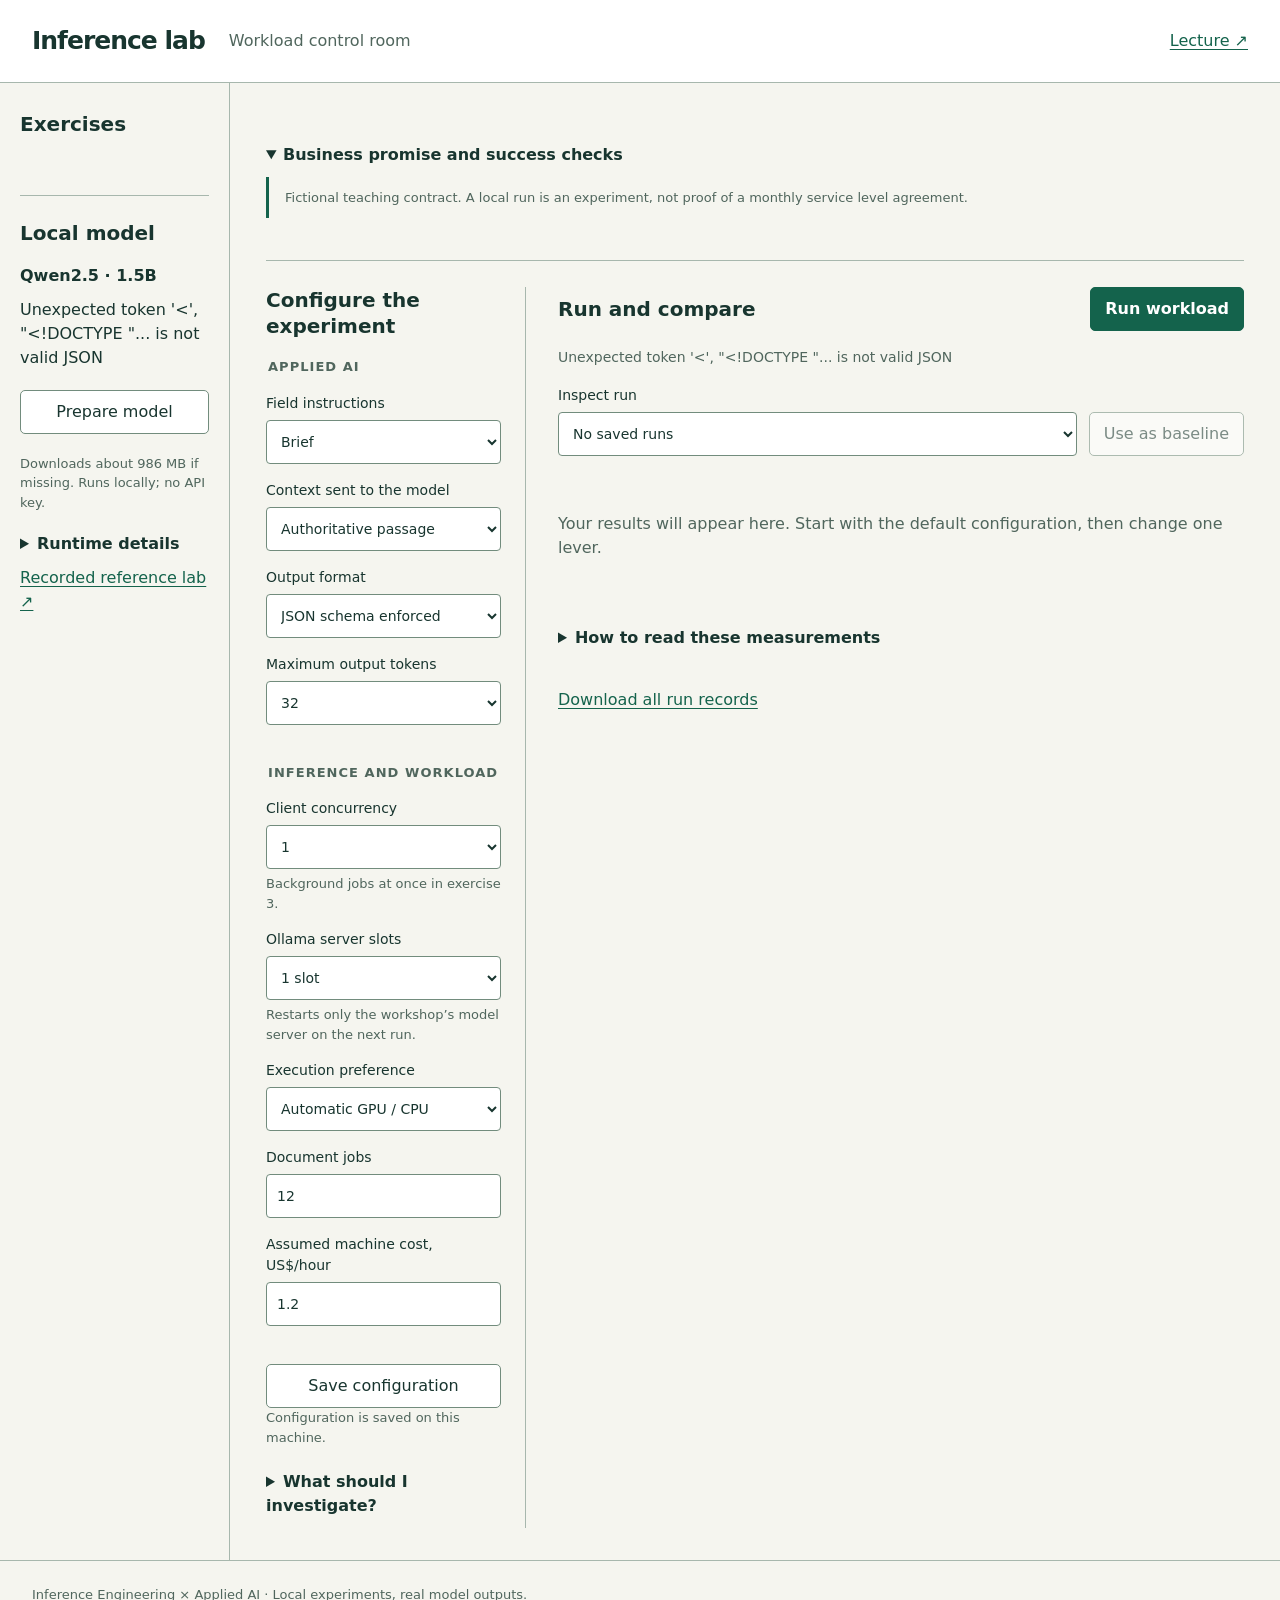
==== web/index.html @ 02980d18 "Build workload-first inference dashboard with live controls and agent setup" ====
<!doctype html><html lang="en"><head><meta charset="utf-8"><meta name="viewport" content="width=device-width, initial-scale=1"><title>Inference lab · Workload control room</title><link rel="stylesheet" href="style.css"><script defer src="app.js"></script></head><body>
<a class="skip" href="#main">Skip to experiment</a>
<header><a class="brand" href="/">Inference lab</a><span>Workload control room</span><a href="/slides/" target="_blank" rel="noopener">Lecture ↗</a></header>
<div class="layout"><aside class="navigation"><h2>Exercises</h2><nav id="exercises" aria-label="Exercises"></nav><div class="machine"><h2>Local model</h2><strong>Qwen2.5 · 1.5B</strong><p id="health">Not checked yet</p><button id="prepare">Prepare model</button><p class="small">Downloads about 986 MB if missing. Runs locally; no API key.</p><details><summary>Runtime details</summary><pre id="runtime"></pre></details><a href="/reference/" target="_blank" rel="noopener">Recorded reference lab ↗</a></div></aside>
<main id="main"><section class="scenario" aria-labelledby="title"><div class="eyebrow" id="customer"></div><h1 id="title"></h1><p id="story"></p><details open><summary>Business promise and success checks</summary><div class="contract"><p id="promise"></p><p id="quality"></p><p id="demand"></p><p class="small">Fictional teaching contract. A local run is an experiment, not proof of a monthly service level agreement.</p></div></details><p class="question" id="question"></p></section>
<div class="workbench"><section class="controls" aria-labelledby="controls-title"><h2 id="controls-title">Configure the experiment</h2><form id="config"><fieldset><legend>Applied AI</legend>
<label>Field instructions<select name="instructions"><option value="brief">Brief</option><option value="explicit">Explicit field definitions</option></select></label>
<label>Context sent to the model<select name="context"><option value="focused">Authoritative passage</option><option value="full">Full packet with old guidance</option></select></label>
<label>Output format<select name="structured"><option value="true">JSON schema enforced</option><option value="false">JSON requested in prompt</option></select></label>
<label>Maximum output tokens<select name="max_tokens"><option>32</option><option>64</option><option>128</option><option>256</option></select></label>
</fieldset><fieldset><legend>Inference and workload</legend>
<label>Client concurrency<select name="client_parallel"><option>1</option><option>2</option><option>4</option><option>8</option></select><small>Background jobs at once in exercise 3.</small></label>
<label>Ollama server slots<select name="server_parallel"><option value="1">1 slot</option><option value="4">4 slots</option></select><small>Restarts only the workshop’s model server on the next run.</small></label>
<label>Execution preference<select name="device"><option value="auto">Automatic GPU / CPU</option><option value="cpu">CPU only</option></select></label>
<label>Document jobs<input name="count" type="number" min="4" max="24" value="12" step="1"></label>
<label>Assumed machine cost, US$/hour<input name="hourly_rate" type="number" min="0" max="100" step="0.1" value="1.2"></label>
</fieldset><button type="submit" id="save">Save configuration</button><p id="config-status" class="small">Configuration is saved on this machine.</p></form><details><summary>What should I investigate?</summary><ul id="hints"></ul></details></section>
<section class="results" aria-labelledby="results-title"><div class="section-head"><h2 id="results-title">Run and compare</h2><button class="primary" id="run">Run workload</button><button id="cancel" hidden>Cancel</button></div>
<p id="status" role="status" aria-live="polite">Choose an exercise, then run a baseline.</p><progress id="progress" value="0" max="1" aria-label="Completed requests" hidden></progress>
<div class="history-controls"><label>Inspect run<select id="history"><option value="">No saved runs</option></select></label><button id="pin" disabled>Use as baseline</button></div>
<div id="comparison"><p class="empty">Your results will appear here. Start with the default configuration, then change one lever.</p></div>
<div id="outputs"></div><details><summary>How to read these measurements</summary><p>Response time runs from the scheduled arrival to the completed response, including application waiting. First-token time includes the same wait. Ollama reports input processing and generation time separately; remaining time is not a direct measurement of its queue.</p><p>Throughput is correct reports per minute over this run. The cost estimate is run time × your assumed hourly price, divided by correct reports. It excludes warmup, idle capacity, and electricity; it is not a bill.</p><p>All completed runs retain errors and incorrect outputs. Fewer than 20 reports give only a small-sample view of a 95th percentile. Repeated identical prompts can reuse cached computation.</p></details><a class="export" href="/api/export" download="workshop-runs.json">Download all run records</a></section></div>
</main></div><footer>Inference Engineering × Applied AI · Local experiments, real model outputs.</footer></body></html>
---- web/style.css ----
:root{--ink:#18352f;--green:#14634c;--muted:#50665d;--paper:#f5f5ef;--line:#a7b7ad;--soft:#e5ede6}*{box-sizing:border-box}body{margin:0;background:var(--paper);color:var(--ink);font:16px/1.5 system-ui,-apple-system,BlinkMacSystemFont,"Segoe UI",sans-serif}a{color:var(--green);text-underline-offset:3px}button,input,select{font:inherit;color:inherit}button,input,select,summary{min-height:44px}button{background:white;border:1px solid #728c7d;border-radius:5px;padding:8px 14px;cursor:pointer}button:hover{background:var(--soft)}button.primary{background:var(--green);color:white;border-color:var(--green);font-weight:650}button:disabled{opacity:.55;cursor:default}button[hidden],progress[hidden]{display:none}input,select{border:1px solid #728c7d;border-radius:4px;background:white;padding:7px 10px;width:100%;max-width:100%}:focus-visible{outline:3px solid #14634c;outline-offset:4px}.skip{position:fixed;left:12px;top:-100px;background:white;padding:12px;z-index:99}.skip:focus{top:10px}header{display:flex;align-items:center;gap:24px;padding:22px 32px;border-bottom:1px solid var(--line);background:white}header .brand{font-size:25px;font-weight:750;color:var(--ink);text-decoration:none;letter-spacing:-.04em}header>span{color:var(--muted)}header>a:last-child{margin-left:auto}.layout{display:grid;grid-template-columns:230px minmax(0,1fr)}.navigation{padding:28px 20px;border-right:1px solid var(--line)}h1,h2,h3,p{margin-top:0}h1{font-size:36px;line-height:1.15;letter-spacing:-.035em;margin:9px 0 18px}h2{font-size:20px;line-height:1.3;margin-bottom:18px}h3{font-size:17px}nav{display:grid;gap:7px}nav button{text-align:left;border-color:transparent;background:transparent;padding:12px;display:flex;gap:10px;width:100%;line-height:1.35}nav button[aria-current=true]{background:var(--ink);color:white}nav button span{font-size:13px;opacity:.8;margin-top:3px}.machine{margin-top:40px;padding-top:24px;border-top:1px solid var(--line)}.machine p{margin:10px 0}.small,small{font-size:13px;line-height:1.5;color:var(--muted)}small{display:block;margin-top:5px}.machine>button{width:100%;margin:10px 0}main{min-width:0;padding:32px 36px}.scenario{max-width:1160px;padding-bottom:24px;border-bottom:1px solid var(--line)}.eyebrow{text-transform:uppercase;letter-spacing:.09em;font-size:12px;font-weight:700;color:var(--green)}.scenario>p{max-width:900px}.contract{padding:3px 16px;border-left:3px solid var(--green)}.contract p{margin:8px 0}.question{font-weight:600;margin:18px 0 0}details>summary{cursor:pointer;padding:10px 0;font-weight:600}details p{font-size:14px}.workbench{display:grid;grid-template-columns:260px minmax(0,1fr);gap:32px;padding-top:26px}.controls{border-right:1px solid var(--line);padding-right:24px}fieldset{border:0;margin:0 0 22px;padding:0}legend{font-size:13px;text-transform:uppercase;letter-spacing:.08em;font-weight:700;margin-bottom:16px;color:var(--muted)}label{display:block;font-size:14px;margin-bottom:16px}label input,label select{margin-top:6px}.controls button{width:100%}.section-head{display:flex;gap:10px;align-items:center;flex-wrap:wrap;margin-bottom:16px}.section-head h2{margin:0 auto 0 0}.results{min-width:0}#status{font-size:14px;color:var(--muted);min-height:22px}progress{width:100%;height:12px;accent-color:var(--green)}.history-controls{display:flex;align-items:end;gap:12px;margin:16px 0}.history-controls label{flex:1;min-width:0;margin:0}.metrics{display:grid;grid-template-columns:repeat(2,minmax(0,1fr));border-top:1px solid var(--line);border-bottom:1px solid var(--line);margin:24px 0}.metric{padding:16px 12px 16px 0}.metric strong{display:block;font-size:29px;letter-spacing:-.03em}.metric span{font-size:13px;color:var(--muted)}.metric small{margin:3px 0}.gates{display:flex;gap:8px;flex-wrap:wrap;margin:14px 0}.gate{font-size:13px;padding:5px 9px;border:1px solid var(--line);border-radius:3px;background:white}.gate.fail{color:#8b301a;border-color:#a7543b}.gate.pass{color:var(--green);border-color:var(--green)}.notice{font-size:13px;background:var(--soft);padding:12px;line-height:1.55}.empty{padding:40px 0;color:var(--muted)}.request{border-top:1px solid var(--line);margin-top:6px}.request summary{font-size:14px;display:flex;gap:10px;align-items:center;flex-wrap:wrap}.request summary .timing{margin-left:auto;color:var(--muted)}pre{white-space:pre-wrap;overflow-wrap:anywhere;background:#e8ece6;font:12px/1.6 ui-monospace,monospace;padding:14px;max-height:360px;overflow:auto}dl{display:grid;grid-template-columns:1fr 1fr;font-size:13px;gap:3px 16px}dt{color:var(--muted)}dd{margin:0}.timeline{display:flex;height:12px;margin:12px 0;background:#edf0e9}.timeline span{min-width:0}.timeline .queue{background:#a98c4d}.timeline .prefill{background:#6b977e}.timeline .decode{background:var(--green)}.timeline .other{background:#b5c1b9}.legend-key{font-size:12px;color:var(--muted)}.export{display:inline-block;padding:12px 0;margin-top:16px}footer{padding:24px 32px;border-top:1px solid var(--line);font-size:13px;color:var(--muted)}@media(min-width:1500px){.metrics{grid-template-columns:repeat(4,minmax(0,1fr))}}@media(max-width:1100px){.layout{grid-template-columns:190px minmax(0,1fr)}main{padding:26px 22px}.workbench{grid-template-columns:1fr}.controls{border:0;padding:0;border-bottom:1px solid var(--line);padding-bottom:20px}form{display:grid;grid-template-columns:1fr 1fr;gap:0 24px}form>p{margin:auto 0}h1{font-size:31px}}@media(max-width:650px){header{padding:16px;gap:12px;flex-wrap:wrap}header>span{display:none}.layout{display:block}.navigation{border-right:0;border-bottom:1px solid var(--line);padding:20px 16px}nav{grid-template-columns:1fr}nav button{min-height:44px}.machine{margin-top:18px;padding-top:18px}.machine>button{width:auto}.machine>p.small{display:inline-block;margin-left:10px;max-width:190px}main{padding:24px 16px}form{grid-template-columns:1fr}h1{font-size:30px}.workbench{gap:24px}.history-controls{align-items:stretch;flex-direction:column}.section-head h2{width:100%}.metrics{gap:0 8px}footer{padding:20px 16px}.request summary .timing{margin-left:0}dl{grid-template-columns:1fr}dd{margin-bottom:8px}}@media(prefers-reduced-motion:no-preference){button{transition:background-color .1s}}@media(forced-colors:active){.timeline span{border:1px solid CanvasText}.gate,nav button[aria-current=true]{border:2px solid CanvasText}}
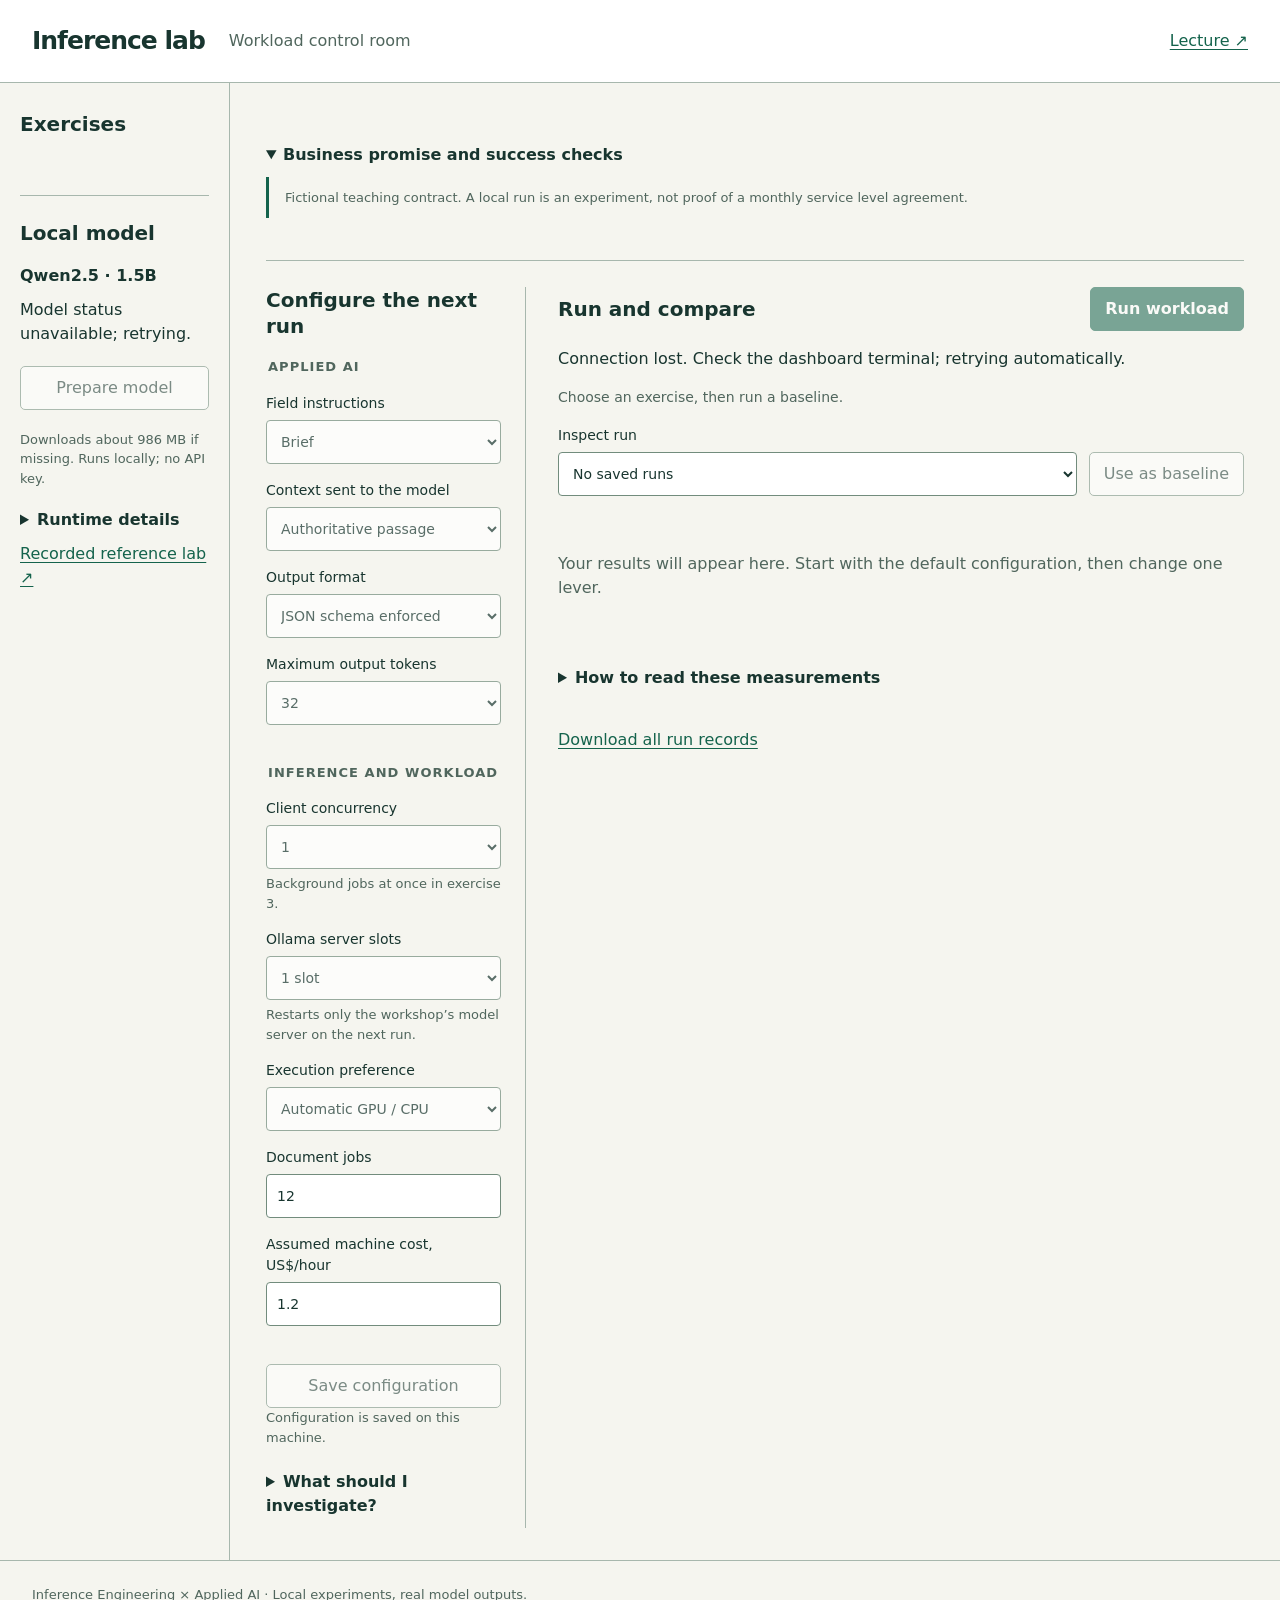
==== commit 26bd1cc2: "Harden dashboard interactions and add pre-lecture agent setup" ====
--- a/web/index.html
+++ b/web/index.html
@@ -2,8 +2,8 @@
 <a class="skip" href="#main">Skip to experiment</a>
 <header><a class="brand" href="/">Inference lab</a><span>Workload control room</span><a href="/slides/" target="_blank" rel="noopener">Lecture ↗</a></header>
 <div class="layout"><aside class="navigation"><h2>Exercises</h2><nav id="exercises" aria-label="Exercises"></nav><div class="machine"><h2>Local model</h2><strong>Qwen2.5 · 1.5B</strong><p id="health">Not checked yet</p><button id="prepare">Prepare model</button><p class="small">Downloads about 986 MB if missing. Runs locally; no API key.</p><details><summary>Runtime details</summary><pre id="runtime"></pre></details><a href="/reference/" target="_blank" rel="noopener">Recorded reference lab ↗</a></div></aside>
-<main id="main"><section class="scenario" aria-labelledby="title"><div class="eyebrow" id="customer"></div><h1 id="title"></h1><p id="story"></p><details open><summary>Business promise and success checks</summary><div class="contract"><p id="promise"></p><p id="quality"></p><p id="demand"></p><p class="small">Fictional teaching contract. A local run is an experiment, not proof of a monthly service level agreement.</p></div></details><p class="question" id="question"></p></section>
-<div class="workbench"><section class="controls" aria-labelledby="controls-title"><h2 id="controls-title">Configure the experiment</h2><form id="config"><fieldset><legend>Applied AI</legend>
+<main id="main" tabindex="-1"><section class="scenario" aria-labelledby="title"><div class="eyebrow" id="customer"></div><h1 id="title"></h1><p id="story"></p><details open><summary>Business promise and success checks</summary><div class="contract"><p id="promise"></p><p id="quality"></p><p id="demand"></p><p class="small">Fictional teaching contract. A local run is an experiment, not proof of a monthly service level agreement.</p></div></details><p class="question" id="question"></p></section>
+<div class="workbench"><section class="controls" aria-labelledby="controls-title"><h2 id="controls-title">Configure the next run</h2><form id="config"><fieldset><legend>Applied AI</legend>
 <label>Field instructions<select name="instructions"><option value="brief">Brief</option><option value="explicit">Explicit field definitions</option></select></label>
 <label>Context sent to the model<select name="context"><option value="focused">Authoritative passage</option><option value="full">Full packet with old guidance</option></select></label>
 <label>Output format<select name="structured"><option value="true">JSON schema enforced</option><option value="false">JSON requested in prompt</option></select></label>
@@ -12,11 +12,11 @@
 <label>Client concurrency<select name="client_parallel"><option>1</option><option>2</option><option>4</option><option>8</option></select><small>Background jobs at once in exercise 3.</small></label>
 <label>Ollama server slots<select name="server_parallel"><option value="1">1 slot</option><option value="4">4 slots</option></select><small>Restarts only the workshop’s model server on the next run.</small></label>
 <label>Execution preference<select name="device"><option value="auto">Automatic GPU / CPU</option><option value="cpu">CPU only</option></select></label>
-<label>Document jobs<input name="count" type="number" min="4" max="24" value="12" step="1"></label>
-<label>Assumed machine cost, US$/hour<input name="hourly_rate" type="number" min="0" max="100" step="0.1" value="1.2"></label>
+<label>Document jobs<input name="count" required type="number" min="4" max="24" value="12" step="1"></label>
+<label>Assumed machine cost, US$/hour<input name="hourly_rate" required type="number" min="0" max="100" step="0.1" value="1.2"></label>
 </fieldset><button type="submit" id="save">Save configuration</button><p id="config-status" class="small">Configuration is saved on this machine.</p></form><details><summary>What should I investigate?</summary><ul id="hints"></ul></details></section>
 <section class="results" aria-labelledby="results-title"><div class="section-head"><h2 id="results-title">Run and compare</h2><button class="primary" id="run">Run workload</button><button id="cancel" hidden>Cancel</button></div>
-<p id="status" role="status" aria-live="polite">Choose an exercise, then run a baseline.</p><progress id="progress" value="0" max="1" aria-label="Completed requests" hidden></progress>
+<p id="error" role="alert" class="notice" hidden></p><p id="connection" role="status"></p><p id="warnings" class="small"></p><p id="status" role="status" aria-live="polite">Choose an exercise, then run a baseline.</p><progress id="progress" value="0" max="1" aria-label="Completed requests" hidden></progress>
 <div class="history-controls"><label>Inspect run<select id="history"><option value="">No saved runs</option></select></label><button id="pin" disabled>Use as baseline</button></div>
 <div id="comparison"><p class="empty">Your results will appear here. Start with the default configuration, then change one lever.</p></div>
 <div id="outputs"></div><details><summary>How to read these measurements</summary><p>Response time runs from the scheduled arrival to the completed response, including application waiting. First-token time includes the same wait. Ollama reports input processing and generation time separately; remaining time is not a direct measurement of its queue.</p><p>Throughput is correct reports per minute over this run. The cost estimate is run time × your assumed hourly price, divided by correct reports. It excludes warmup, idle capacity, and electricity; it is not a bill.</p><p>All completed runs retain errors and incorrect outputs. Fewer than 20 reports give only a small-sample view of a 95th percentile. Repeated identical prompts can reuse cached computation.</p></details><a class="export" href="/api/export" download="workshop-runs.json">Download all run records</a></section></div>
